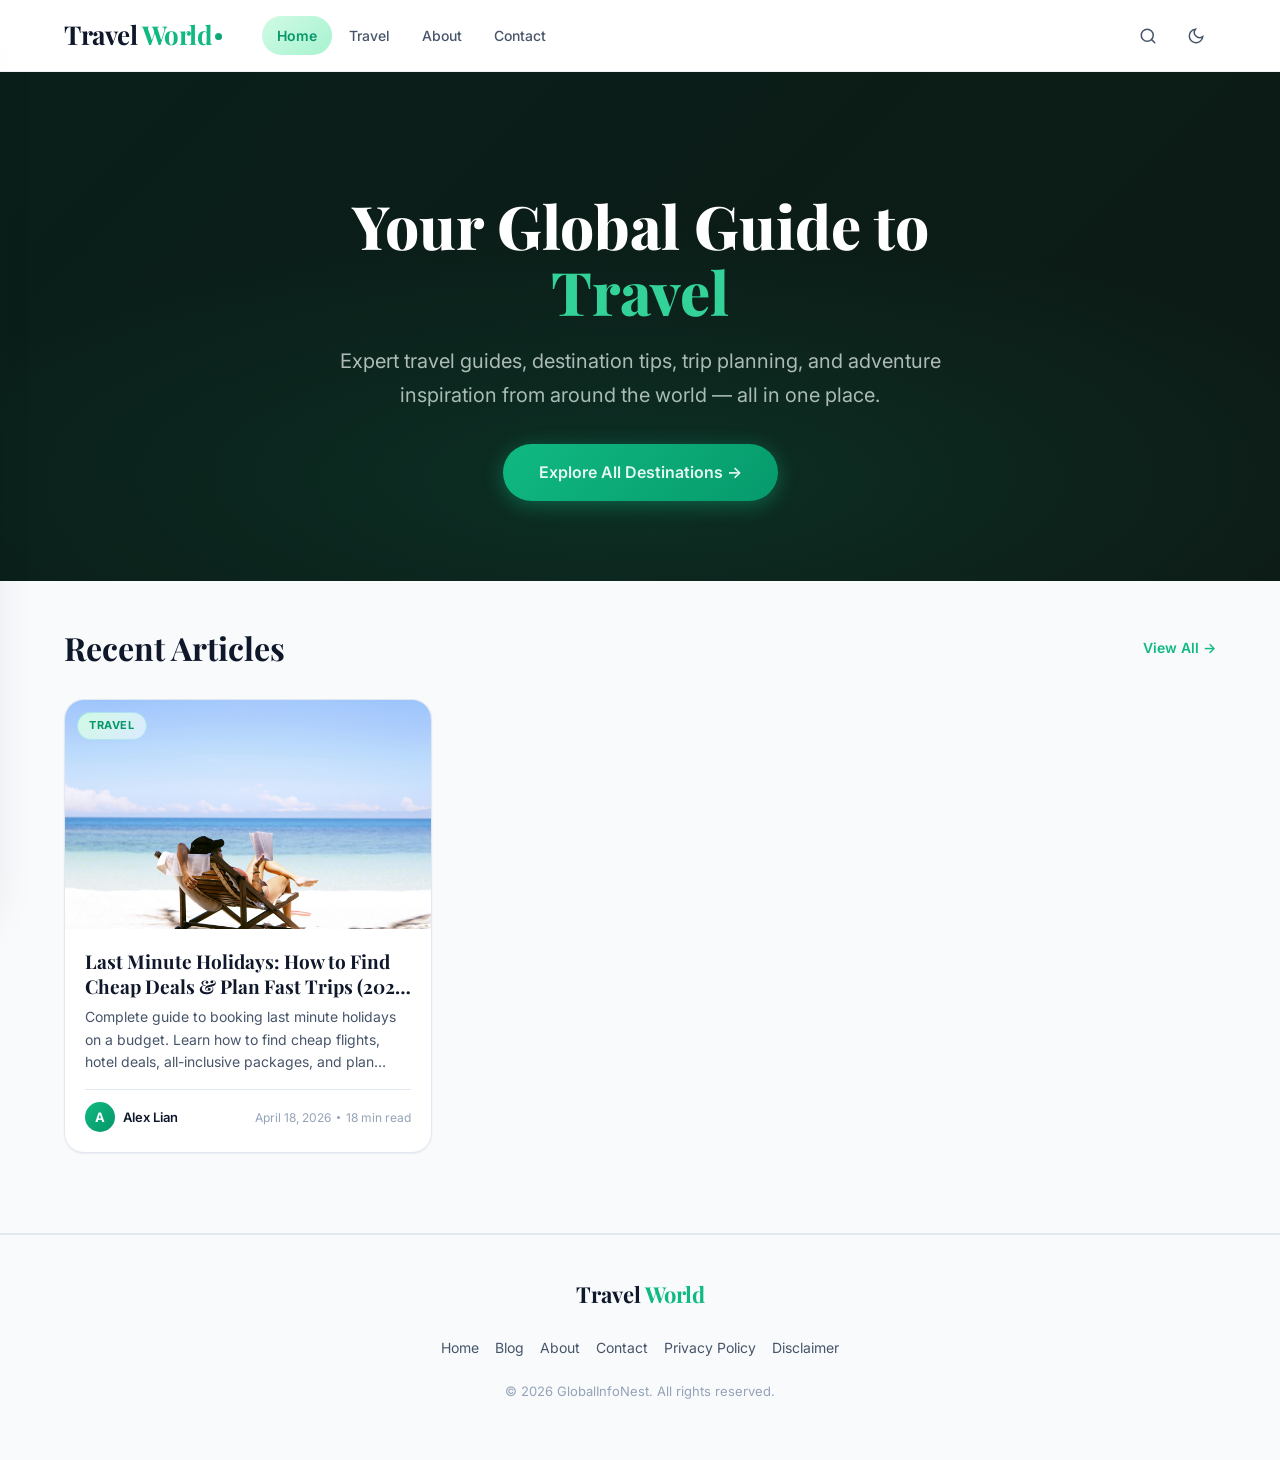
==== index.html @ a0673e8f "Initial commit: Travel World blog - complete site with first post" ====
<!DOCTYPE html>
<html lang="en" data-theme="light">
<head>
  <meta charset="UTF-8">
  <meta name="viewport" content="width=device-width, initial-scale=1.0">
  <title>Travel World &mdash; Global Travel Insights &amp; Blog</title>
  <meta name="description" content="Travel World is your trusted source for global Travel insights, travel destinations, trip guides, and expert analysis from cities worldwide.">
  <meta property="og:title" content="Travel World &mdash; Global Travel Insights &amp; Blog">
  <meta property="og:description" content="Expert Travel blog covering travel destinations, tips, and guides from places around the world.">
  <meta property="og:type" content="website">
  <link rel="canonical" href="/">
  <link rel="icon" type="image/svg+xml" href="assets/icons/favicon.svg">

  <!-- Google Fonts -->
  <link rel="preconnect" href="https://fonts.googleapis.com">
  <link rel="preconnect" href="https://fonts.gstatic.com" crossorigin>
  <link href="https://fonts.googleapis.com/css2?family=Inter:wght@400;500;600;700&family=Playfair+Display:wght@700;800&display=swap" rel="stylesheet">

  <!-- CSS -->
  <link rel="stylesheet" href="assets/css/base.css">
  <link rel="stylesheet" href="assets/css/header.css">
  <link rel="stylesheet" href="assets/css/blog-list.css">
  <link rel="stylesheet" href="assets/css/dark-mode.css">

  <!-- Google Analytics -->
  <script async src="https://www.googletagmanager.com/gtag/js?id=G-WQFMWPTPDS"></script>
  <script>
    window.dataLayer = window.dataLayer || [];
    function gtag(){dataLayer.push(arguments);}
    gtag('js', new Date());
    gtag('config', 'G-WQFMWPTPDS');
  </script>

  <script src="assets/js/theme.js"></script>

  <style>
    /* ---- Hero ---- */
    .home-hero {
      background: linear-gradient(135deg, #0a1f1a 0%, #0d1a15 100%);
      padding: clamp(60px, 12vw, 120px) 0 clamp(48px, 8vw, 80px);
      text-align: center;
      color: #fff;
      overflow: hidden;
      position: relative;
    }
    .home-hero::after {
      content: '';
      position: absolute;
      inset: 0;
      background: radial-gradient(ellipse 60% 50% at 50% 80%, rgba(16,185,129,0.12), transparent);
      pointer-events: none;
    }
    .home-hero h1 {
      font-family: var(--font-heading);
      font-size: clamp(32px, 6vw, 60px);
      font-weight: 800;
      line-height: 1.1;
      margin-bottom: var(--sp-5);
      color: #fff;
    }
    .home-hero h1 span { color: #34D399; }
    .home-hero p {
      font-size: clamp(16px, 2.2vw, 20px);
      color: rgba(255,255,255,0.7);
      max-width: 620px;
      margin: 0 auto var(--sp-8);
      line-height: 1.7;
    }
    .hero-cta {
      display: inline-flex;
      align-items: center;
      gap: var(--sp-2);
      background: linear-gradient(135deg, var(--color-primary), #059669);
      color: #fff;
      padding: 14px 36px;
      border-radius: var(--radius-full);
      font-weight: 600;
      font-size: 16px;
      text-decoration: none;
      box-shadow: 0 4px 20px rgba(16,185,129,0.4);
      transition: all 0.2s;
    }
    .hero-cta:hover {
      transform: translateY(-2px);
      box-shadow: 0 8px 28px rgba(16,185,129,0.5);
      color: #fff;
    }

    /* ---- Recent Posts Banner ---- */
    .recent-section {
      width: 100%;
      padding: var(--sp-12) 0;
      background: var(--color-bg-secondary);
      border-bottom: 1px solid var(--color-border);
    }
    .section-header {
      display: flex;
      justify-content: space-between;
      align-items: center;
      margin-bottom: var(--sp-8);
    }
    .section-header h2 {
      font-family: var(--font-heading);
      font-size: clamp(22px, 3.5vw, 32px);
      color: var(--color-text);
    }
    .view-all-link {
      font-size: 14px;
      font-weight: 600;
      color: var(--color-primary);
      text-decoration: none;
      transition: opacity 0.2s;
    }
    .view-all-link:hover { opacity: 0.8; }


  </style>
</head>
<body>

  <!-- HEADER -->
  <header class="site-header" role="banner" id="site-header">
    <div class="container header-inner">
      <a href="/" class="site-logo" aria-label="Travel World home">
        <span class="logo-text">Travel<span class="logo-accent"> World</span></span>
        <span class="logo-dot" aria-hidden="true"></span>
      </a>
      <nav class="site-nav" aria-label="Main navigation">
        <a href="/" class="nav-link active">Home</a>
        <a href="/blog" class="nav-link">Travel</a>
        <a href="/about" class="nav-link">About</a>
        <a href="/contact" class="nav-link">Contact</a>
      </nav>
      <div class="header-controls">
        <div class="search-wrapper" role="search">
          <div class="search-input-wrapper" id="search-input-wrapper">
            <input type="search" id="search-input" class="search-input" placeholder="Search posts..." aria-label="Search posts" autocomplete="off">
          </div>
          <button id="search-toggle-btn" class="icon-btn" aria-label="Toggle search" type="button">
            <svg width="18" height="18" viewBox="0 0 24 24" fill="none" stroke="currentColor" stroke-width="2" stroke-linecap="round" stroke-linejoin="round" aria-hidden="true">
              <circle cx="11" cy="11" r="8"/><line x1="21" y1="21" x2="16.65" y2="16.65"/>
            </svg>
          </button>
        </div>
        <button class="icon-btn" data-theme-toggle aria-label="Toggle dark mode" type="button">
          <svg class="icon-moon" width="18" height="18" viewBox="0 0 24 24" fill="none" stroke="currentColor" stroke-width="2" stroke-linecap="round" aria-hidden="true"><path d="M21 12.79A9 9 0 1 1 11.21 3 7 7 0 0 0 21 12.79z"/></svg>
          <svg class="icon-sun" width="18" height="18" viewBox="0 0 24 24" fill="none" stroke="currentColor" stroke-width="2" stroke-linecap="round" aria-hidden="true"><circle cx="12" cy="12" r="5"/><line x1="12" y1="1" x2="12" y2="3"/><line x1="12" y1="21" x2="12" y2="23"/><line x1="4.22" y1="4.22" x2="5.64" y2="5.64"/><line x1="18.36" y1="18.36" x2="19.78" y2="19.78"/><line x1="1" y1="12" x2="3" y2="12"/><line x1="21" y1="12" x2="23" y2="12"/><line x1="4.22" y1="19.78" x2="5.64" y2="18.36"/><line x1="18.36" y1="5.64" x2="19.78" y2="4.22"/></svg>
        </button>
        <button id="hamburger-btn" class="icon-btn" aria-label="Open navigation menu" aria-expanded="false" type="button">
          <svg width="20" height="20" viewBox="0 0 24 24" fill="none" stroke="currentColor" stroke-width="2" stroke-linecap="round" aria-hidden="true"><line x1="3" y1="6" x2="21" y2="6"/><line x1="3" y1="12" x2="21" y2="12"/><line x1="3" y1="18" x2="21" y2="18"/></svg>
        </button>
      </div>
    </div>
  </header>

  <div id="drawer-overlay" class="drawer-overlay" aria-hidden="true"></div>
  <aside id="mobile-drawer" class="mobile-drawer" aria-label="Mobile navigation" role="dialog" aria-modal="true">
    <button id="drawer-close-btn" class="icon-btn drawer-close-btn" aria-label="Close menu" type="button">
      <svg width="18" height="18" viewBox="0 0 24 24" fill="none" stroke="currentColor" stroke-width="2.5" stroke-linecap="round" aria-hidden="true"><line x1="18" y1="6" x2="6" y2="18"/><line x1="6" y1="6" x2="18" y2="18"/></svg>
    </button>
    <span class="drawer-logo">Travel<span> World</span></span>
    <nav aria-label="Mobile navigation">
      <a href="/" class="nav-link">Home</a>
      <a href="/blog" class="nav-link">Travel</a>
      <a href="/about" class="nav-link">About</a>
      <a href="/contact" class="nav-link">Contact</a>
    </nav>
  </aside>

  <!-- HERO -->
  <section class="home-hero">
    <div class="container">
      <h1>Your Global Guide to<br><span>Travel</span></h1>
      <p>Expert travel guides, destination tips, trip planning, and adventure inspiration from around the world &mdash; all in one place.</p>
      <a href="/blog" class="hero-cta">Explore All Destinations &#8594;</a>
    </div>
  </section>

  <!-- RECENT POSTS -->
  <section class="recent-section">
    <div class="container">
      <div class="section-header">
        <h2>Recent Articles</h2>
        <a href="/blog" class="view-all-link">View All &#8594;</a>
      </div>
      <div class="posts-grid" id="recent-posts-grid"></div>
    </div>
  </section>

  <!-- AD SLOT -->
  <div class="ad-slot-below-header" aria-label="Advertisement" style="margin-top:0;">
    <!-- AD SLOT -->
  </div>

  <!-- FOOTER -->
  <footer class="site-footer" aria-label="Site footer">
    <div class="container footer-inner">
      <a href="/" class="footer-logo">Travel<span> World</span></a>
      <nav class="footer-nav" aria-label="Footer navigation">
        <a href="/" class="footer-link">Home</a>
        <a href="/blog" class="footer-link">Blog</a>
        <a href="/about" class="footer-link">About</a>
        <a href="/contact" class="footer-link">Contact</a>
        <a href="/privacy-policy" class="footer-link">Privacy Policy</a>
        <a href="/disclaimer" class="footer-link">Disclaimer</a>
      </nav>
      <p class="footer-copy">&copy; 2026 GlobalInfoNest. All rights reserved.</p>
    </div>
  </footer>

  <script src="assets/js/header.js" defer></script>
  <script>
    (function () {
      'use strict';

      function toAbsolutePath(path) {
        if (!path) return '';
        if (/^https?:\/\//i.test(path) || path.indexOf('//') === 0) return path;
        if (path.charAt(0) === '/') return path;
        return '/' + String(path).replace(/^(\.\.\/)+/, '').replace(/^\.\//, '');
      }

      function esc(str) {
        var div = document.createElement('div');
        div.appendChild(document.createTextNode(str || ''));
        return div.innerHTML;
      }

      function formatDate(dateStr) {
        try {
          var d = new Date(dateStr + 'T00:00:00');
          return d.toLocaleDateString('en-US', { year: 'numeric', month: 'long', day: 'numeric' });
        } catch (e) { return dateStr; }
      }

      fetch('/data/posts/index.json')
        .then(function (r) { return r.ok ? r.json() : []; })
        .catch(function () { return []; })
        .then(function (posts) {
          posts.sort(function (a, b) { return (b.date || '').localeCompare(a.date || '') || (b.id || 0) - (a.id || 0); });
          var recent = posts.slice(0, 6);
          var grid = document.getElementById('recent-posts-grid');
          if (!grid || !recent.length) return;

          recent.forEach(function (meta) {
            var initial = meta.author ? meta.author.charAt(0).toUpperCase() : 'A';
            var imgSrc = toAbsolutePath(meta.coverImage);
            var card = document.createElement('a');
            card.href = '/blog/' + meta.slug;
            card.className = 'post-card';
            card.setAttribute('aria-label', meta.title);
            card.innerHTML =
              '<div class="post-card-img-wrapper">' +
                '<img class="post-card-img" src="' + esc(imgSrc) + '" alt="' + esc(meta.title) + '" loading="lazy">' +
                '<span class="badge post-card-badge">' + esc(meta.category || 'Travel') + '</span>' +
              '</div>' +
              '<div class="post-card-body">' +
                '<h3 class="post-card-title">' + esc(meta.title) + '</h3>' +
                '<p class="post-card-excerpt">' + esc(meta.excerpt) + '</p>' +
                '<div class="post-card-footer">' +
                  '<span class="post-card-avatar" aria-hidden="true">' + initial + '</span>' +
                  '<span class="post-card-author">' + esc(meta.author) + '</span>' +
                  '<span class="post-card-meta">' +
                    '<span>' + formatDate(meta.date) + '</span>' +
                    '<span class="dot" aria-hidden="true"></span>' +
                    '<span>' + esc(meta.readTime) + '</span>' +
                  '</span>' +
                '</div>' +
              '</div>';
            grid.appendChild(card);
          });
        });
    })();
  </script>
</body>
</html>
---- assets/css/base.css ----
/* ============================================================
   BASE.CSS -- Global reset, custom properties, typography, utilities
   Travel World Blog -- Modern UI Refresh
   ============================================================ */

/* --- Google Fonts --- */
@import url('https://fonts.googleapis.com/css2?family=Inter:wght@400;500;600;700&family=Playfair+Display:ital,wght@0,600;0,700;1,600&display=swap');

/* ============================================================
   CSS Custom Properties -- Light Mode Defaults
   ============================================================ */
:root {
  /* Brand */
  --color-primary:       #10B981;
  --color-primary-dark:  #059669;
  --color-primary-light: #D1FAE5;
  --color-accent:        #059669; /* darker green accent */

  /* Surface */
  --color-bg:            #ffffff;
  --color-bg-secondary:  #f8fafc;
  --color-bg-tertiary:   #f1f5f9;
  --color-bg-card:       #ffffff;

  /* Text */
  --color-text:          #0f172a;
  --color-text-secondary:#475569;
  --color-text-muted:    #94a3b8;

  /* Borders */
  --color-border:        #e2e8f0;
  --color-border-light:  #f1f5f9;

  /* Shadows */
  --shadow-xs:  0 1px 2px rgba(15,23,42,0.06);
  --shadow-sm:  0 2px 8px rgba(15,23,42,0.08);
  --shadow-md:  0 4px 16px rgba(15,23,42,0.10);
  --shadow-lg:  0 8px 32px rgba(15,23,42,0.12);
  --shadow-xl:  0 16px 48px rgba(15,23,42,0.16);
  --shadow-hover: 0 20px 60px rgba(16,185,129,0.18);

  /* Callouts */
  --callout-info-bg:     #eff6ff;
  --callout-info-border: #3b82f6;
  --callout-info-text:   #1d4ed8;
  --callout-tip-bg:      #f0fdf4;
  --callout-tip-border:  #22c55e;
  --callout-tip-text:    #15803d;
  --callout-warning-bg:  #fffbeb;
  --callout-warning-border: #f59e0b;
  --callout-warning-text:#b45309;

  /* Typography */
  --font-body:      'Inter', system-ui, -apple-system, sans-serif;
  --font-heading:   'Playfair Display', Georgia, serif;
  --font-size-base: clamp(15px, 2vw, 17px);
  --font-size-sm:   clamp(12px, 1.5vw, 14px);
  --font-size-lg:   clamp(17px, 2.5vw, 20px);
  --line-height-body:    1.8;
  --line-height-heading: 1.2;

  /* Spacing scale */
  --sp-1: 4px;
  --sp-2: 8px;
  --sp-3: 12px;
  --sp-4: 16px;
  --sp-5: 20px;
  --sp-6: 24px;
  --sp-8: 32px;
  --sp-10: 40px;
  --sp-12: 48px;
  --sp-16: 64px;

  /* Layout */
  --max-width:     1200px;
  --header-height: 72px;
  --radius-sm:     6px;
  --radius-md:     12px;
  --radius-lg:     20px;
  --radius-xl:     28px;
  --radius-full:   9999px;

  /* Transitions */
  --t-fast:  0.15s ease;
  --t-base:  0.25s ease;
  --t-slow:  0.4s ease;
}

/* ============================================================
   Global Reset
   ============================================================ */
*, *::before, *::after { box-sizing: border-box; margin: 0; padding: 0; }

html {
  font-size: 100%;
  scroll-behavior: smooth;
  -webkit-text-size-adjust: 100%;
  text-rendering: optimizeLegibility;
  -webkit-font-smoothing: antialiased;
  -moz-osx-font-smoothing: grayscale;
  overflow-x: hidden;
}

body {
  font-family: var(--font-body);
  font-size: var(--font-size-base);
  line-height: var(--line-height-body);
  color: var(--color-text);
  background-color: var(--color-bg);
  min-width: 360px;
  overflow-x: hidden;
  transition: background-color var(--t-base), color var(--t-base);
}

/* ============================================================
   Typography
   ============================================================ */
h1,h2,h3,h4,h5,h6 {
  font-family: var(--font-heading);
  line-height: var(--line-height-heading);
  color: var(--color-text);
  font-weight: 700;
  transition: color var(--t-base);
}

h1 { font-size: clamp(28px, 4.5vw, 46px); }
h2 { font-size: clamp(22px, 3.5vw, 32px); }
h3 { font-size: clamp(18px, 2.5vw, 24px); }
h4 { font-size: clamp(16px, 2vw, 20px); }

p {
  margin-bottom: var(--sp-4);
  color: var(--color-text);
  transition: color var(--t-base);
}

a {
  color: var(--color-primary);
  text-decoration: none;
  transition: color var(--t-base), opacity var(--t-fast);
}
a:hover { color: var(--color-primary-dark); }

img { max-width: 100%; height: auto; display: block; }
ul, ol { padding-left: var(--sp-6); }
li { margin-bottom: var(--sp-1); }
button { cursor: pointer; font-family: var(--font-body); border: none; background: none; transition: all var(--t-base); }

/* ============================================================
   Focus Styles -- Accessibility
   ============================================================ */
:focus-visible {
  outline: 3px solid var(--color-primary);
  outline-offset: 3px;
  border-radius: var(--radius-sm);
}

/* ============================================================
   Layout Utility
   ============================================================ */
.container {
  max-width: var(--max-width);
  margin: 0 auto;
  padding: 0 var(--sp-6);
}
@media (max-width: 768px) { .container { padding: 0 var(--sp-4); } }

/* ============================================================
   Lazy Images -- fade in on load
   ============================================================ */
.lazy-img {
  opacity: 0;
  transition: opacity var(--t-slow);
}
.lazy-img.loaded { opacity: 1; }

/* ============================================================
   Category Badge
   ============================================================ */
.badge {
  display: inline-flex;
  align-items: center;
  padding: 3px 11px;
  border-radius: var(--radius-full);
  font-size: 11px;
  font-weight: 700;
  letter-spacing: 0.6px;
  text-transform: uppercase;
  background: linear-gradient(135deg, var(--color-primary-light), #dbeafe);
  color: var(--color-primary-dark);
  border: 1px solid rgba(14,165,233,0.2);
  transition: all var(--t-base);
}

/* ============================================================
   Gradient text utility
   ============================================================ */
.gradient-text {
  background: linear-gradient(135deg, var(--color-primary), var(--color-accent));
  -webkit-background-clip: text;
  -webkit-text-fill-color: transparent;
  background-clip: text;
}

/* ============================================================
   Accessibility utility
   ============================================================ */
.sr-only {
  position: absolute; width: 1px; height: 1px;
  padding: 0; margin: -1px; overflow: hidden;
  clip: rect(0,0,0,0); white-space: nowrap; border: 0;
}

/* ============================================================
   Custom Scrollbar -- global thin
   ============================================================ */
::-webkit-scrollbar { width: 8px; height: 8px; }
::-webkit-scrollbar-track { background: transparent; }
::-webkit-scrollbar-thumb { background: var(--color-border); border-radius: var(--radius-full); }
::-webkit-scrollbar-thumb:hover { background: var(--color-text-muted); }
---- assets/css/header.css ----
/* ============================================================
   HEADER.CSS -- Sticky header, nav, search, hamburger drawer
   Travel World Modern UI
   ============================================================ */

.site-header {
  position: sticky;
  top: 0;
  z-index: 1000;
  height: var(--header-height);
  background: rgba(255,255,255,0.82);
  backdrop-filter: blur(16px) saturate(160%);
  -webkit-backdrop-filter: blur(16px) saturate(160%);
  border-bottom: 1px solid rgba(226,232,240,0.6);
  transition: background var(--t-base), border-color var(--t-base), box-shadow var(--t-base);
}
.site-header.scrolled { box-shadow: var(--shadow-sm); }

.header-inner {
  display: flex;
  align-items: center;
  gap: var(--sp-5);
  height: 100%;
}

/* Logo */
.site-logo {
  font-family: var(--font-heading);
  font-size: clamp(20px, 3vw, 26px);
  font-weight: 700;
  color: var(--color-text);
  text-decoration: none;
  letter-spacing: -0.5px;
  white-space: nowrap;
  flex-shrink: 0;
  display: flex;
  align-items: center;
  gap: 2px;
  transition: opacity var(--t-fast);
}
.site-logo:hover { opacity: 0.85; color: var(--color-text); }
.logo-accent { color: var(--color-primary); }
.logo-dot {
  width: 7px; height: 7px;
  border-radius: 50%;
  background: linear-gradient(135deg, var(--color-primary), var(--color-accent));
  display: inline-block;
  margin-bottom: -2px;
  margin-left: 1px;
}

/* Nav */
.site-nav {
  display: flex;
  align-items: center;
  gap: 2px;
  margin-left: var(--sp-5);
}
.site-nav a {
  display: flex;
  align-items: center;
  padding: 7px 15px;
  border-radius: var(--radius-full);
  font-size: 14px;
  font-weight: 500;
  color: var(--color-text-secondary);
  text-decoration: none;
  transition: background var(--t-base), color var(--t-base);
}
.site-nav a:hover {
  background: var(--color-bg-tertiary);
  color: var(--color-text);
}
.site-nav a.active {
  background: linear-gradient(135deg, var(--color-primary-light), #A7F3D0);
  color: var(--color-primary-dark);
  font-weight: 600;
}

/* Header controls */
.header-controls {
  display: flex;
  align-items: center;
  gap: var(--sp-2);
  margin-left: auto;
}

/* Icon button */
.icon-btn {
  display: flex;
  align-items: center;
  justify-content: center;
  width: 40px;
  height: 40px;
  border-radius: var(--radius-full);
  border: none;
  background: transparent;
  color: var(--color-text-secondary);
  cursor: pointer;
  transition: background var(--t-base), color var(--t-base), transform var(--t-fast);
  flex-shrink: 0;
}
.icon-btn:hover { background: var(--color-bg-tertiary); color: var(--color-text); }
.icon-btn:active { transform: scale(0.9); }

/* Search */
.search-wrapper { display: flex; align-items: center; position: relative; }
.search-input-wrapper {
  position: absolute;
  right: 44px;
  top: 50%;
  transform: translateY(-50%);
  width: 0;
  overflow: hidden;
  opacity: 0;
  pointer-events: none;
  transition: width var(--t-base), opacity var(--t-base);
}
.search-input-wrapper.open {
  width: 240px;
  opacity: 1;
  pointer-events: auto;
}
.search-input {
  width: 240px;
  padding: 9px 18px;
  border: 1.5px solid var(--color-border);
  border-radius: var(--radius-full);
  font-size: 14px;
  font-family: var(--font-body);
  background: var(--color-bg);
  color: var(--color-text);
  outline: none;
  transition: border-color var(--t-base), box-shadow var(--t-base), background var(--t-base);
}
.search-input:focus {
  border-color: var(--color-primary);
  box-shadow: 0 0 0 3px rgba(16,185,129,0.12);
}

/* Theme toggle icons */
.theme-toggle-btn .icon-moon,
[data-theme-toggle] .icon-moon { display: block; }
.theme-toggle-btn .icon-sun,
[data-theme-toggle] .icon-sun  { display: none; }
[data-theme="dark"] .theme-toggle-btn .icon-moon,
[data-theme="dark"] [data-theme-toggle] .icon-moon { display: none; }
[data-theme="dark"] .theme-toggle-btn .icon-sun,
[data-theme="dark"] [data-theme-toggle] .icon-sun  { display: block; }

/* Hamburger -- hidden on desktop, shown on mobile */
#hamburger-btn {
  display: none;
}

/* Drawer overlay */
.drawer-overlay {
  display: none;
  position: fixed; inset: 0;
  background: rgba(0,0,0,0.45);
  backdrop-filter: blur(3px);
  z-index: 998;
  opacity: 0;
  pointer-events: none;
  transition: opacity var(--t-base);
}
.drawer-overlay.active { opacity: 1; pointer-events: auto; }

/* Mobile drawer */
.mobile-drawer {
  position: fixed;
  top: 0;
  left: -310px;
  width: 290px;
  height: 100dvh;
  background: var(--color-bg);
  z-index: 999;
  padding: var(--sp-10) var(--sp-6) var(--sp-6);
  display: flex;
  flex-direction: column;
  gap: var(--sp-5);
  transition: left var(--t-base), background var(--t-base);
  overflow-y: auto;
  box-shadow: var(--shadow-xl);
}
.mobile-drawer.open { left: 0; }

.drawer-logo {
  font-family: var(--font-heading);
  font-size: 22px;
  font-weight: 700;
  color: var(--color-text);
  display: flex;
  align-items: center;
}

.mobile-drawer nav {
  display: flex;
  flex-direction: column;
  gap: 3px;
  margin-top: var(--sp-3);
}
.mobile-drawer nav a {
  display: flex;
  align-items: center;
  padding: 13px 16px;
  border-radius: var(--radius-md);
  font-size: 16px;
  font-weight: 500;
  color: var(--color-text-secondary);
  transition: background var(--t-base), color var(--t-base);
}
.mobile-drawer nav a:hover { background: var(--color-bg-tertiary); color: var(--color-text); }

.drawer-close-btn {
  position: absolute;
  top: var(--sp-4); right: var(--sp-4);
  width: 36px; height: 36px;
  display: flex; align-items: center; justify-content: center;
  border-radius: var(--radius-full);
  background: var(--color-bg-tertiary);
  color: var(--color-text);
  border: none; cursor: pointer;
  transition: background var(--t-base), transform var(--t-fast);
}
.drawer-close-btn:hover { background: var(--color-border); transform: rotate(90deg); }

/* Ad slot */
.ad-slot-below-header {
  display: none;
}

/* Responsive */
@media (max-width: 1024px) {
  .site-nav { display: none; }
  #hamburger-btn { display: flex; }
  .drawer-overlay { display: block; }
  .search-input-wrapper.open { width: 200px; }
  .search-input { width: 200px; }
}
@media (max-width: 480px) {
  .search-input-wrapper.open { width: 160px; }
  .search-input { width: 160px; font-size: 13px; }
}
---- assets/css/blog-list.css ----
/* ============================================================
   BLOG-LIST.CSS -- Blog listing page: hero, featured card,
   post grid, load-more, footer
   Travel World Travel Blog
   ============================================================ */

/* ============================================================
   Blog Hero
   ============================================================ */
.blog-hero {
  background: linear-gradient(135deg, #f0f9ff 0%, #D1FAE5 50%, #f0f9ff 100%);
  padding: var(--sp-12) 0 var(--sp-10);
  text-align: center;
  border-bottom: 1px solid var(--color-border);
}

.blog-hero-title {
  font-family: var(--font-heading);
  font-size: clamp(30px, 5vw, 52px);
  font-weight: 700;
  color: var(--color-text);
  margin-bottom: var(--sp-4);
  line-height: 1.15;
}
.blog-hero-title span {
  background: linear-gradient(135deg, var(--color-primary), var(--color-accent));
  -webkit-background-clip: text;
  -webkit-text-fill-color: transparent;
  background-clip: text;
}

.blog-hero-tagline {
  font-size: clamp(15px, 2vw, 18px);
  color: var(--color-text-secondary);
  max-width: 600px;
  margin: 0 auto;
  line-height: 1.6;
}

/* ============================================================
   Featured Post Card
   ============================================================ */
.featured-post {
  display: block;
  position: relative;
  border-radius: var(--radius-lg);
  overflow: hidden;
  margin: var(--sp-8) 0;
  text-decoration: none;
  color: #fff;
  min-height: 420px;
  box-shadow: var(--shadow-lg);
  transition: transform var(--t-base), box-shadow var(--t-base);
}
.featured-post:hover {
  transform: translateY(-4px);
  box-shadow: var(--shadow-xl);
  color: #fff;
}

.featured-post-img {
  width: 100%;
  height: 100%;
  object-fit: cover;
  position: absolute;
  top: 0;
  left: 0;
}

.featured-post-overlay {
  position: absolute;
  inset: 0;
  background: linear-gradient(
    to top,
    rgba(0, 0, 0, 0.85) 0%,
    rgba(0, 0, 0, 0.4) 40%,
    rgba(0, 0, 0, 0.1) 100%
  );
}

.featured-post-body {
  position: relative;
  z-index: 1;
  padding: var(--sp-8);
  display: flex;
  flex-direction: column;
  justify-content: flex-end;
  min-height: 420px;
}

.featured-post-tag {
  display: inline-flex;
  align-items: center;
  padding: 4px 14px;
  border-radius: var(--radius-full);
  font-size: 12px;
  font-weight: 700;
  letter-spacing: 0.5px;
  text-transform: uppercase;
  background: rgba(14, 165, 233, 0.2);
  color: #7dd3fc;
  border: 1px solid rgba(14, 165, 233, 0.3);
  width: fit-content;
  margin-bottom: var(--sp-4);
  backdrop-filter: blur(8px);
}

.featured-post-title {
  font-family: var(--font-heading);
  font-size: clamp(22px, 3.5vw, 36px);
  font-weight: 700;
  line-height: 1.2;
  color: #fff;
  margin-bottom: var(--sp-3);
}

.featured-post-excerpt {
  font-size: clamp(14px, 1.8vw, 16px);
  color: rgba(255, 255, 255, 0.8);
  line-height: 1.6;
  margin-bottom: var(--sp-4);
  display: -webkit-box;
  -webkit-line-clamp: 3;
  -webkit-box-orient: vertical;
  overflow: hidden;
}

.featured-post-meta {
  display: flex;
  align-items: center;
  gap: var(--sp-2);
  font-size: 13px;
  color: rgba(255, 255, 255, 0.7);
}

/* ============================================================
   Posts Grid
   ============================================================ */
.posts-grid {
  display: grid;
  grid-template-columns: repeat(3, 1fr);
  gap: var(--sp-6);
  margin-bottom: var(--sp-8);
}

/* ============================================================
   Post Card
   ============================================================ */
.post-card {
  display: flex;
  flex-direction: column;
  background: var(--color-bg-card);
  border: 1px solid var(--color-border);
  border-radius: var(--radius-lg);
  overflow: hidden;
  text-decoration: none;
  color: var(--color-text);
  transition: transform var(--t-base), box-shadow var(--t-base), border-color var(--t-base);
  box-shadow: var(--shadow-xs);
}
.post-card:hover {
  transform: translateY(-4px);
  box-shadow: var(--shadow-lg);
  border-color: rgba(14, 165, 233, 0.25);
  color: var(--color-text);
}

.post-card-img-wrapper {
  position: relative;
  overflow: hidden;
  aspect-ratio: 16 / 10;
}

.post-card-img {
  width: 100%;
  height: 100%;
  object-fit: cover;
  transition: transform var(--t-slow);
}
.post-card:hover .post-card-img { transform: scale(1.05); }

.post-card-badge {
  position: absolute;
  top: var(--sp-3);
  left: var(--sp-3);
}

.post-card-body {
  padding: var(--sp-5);
  display: flex;
  flex-direction: column;
  flex: 1;
}

.post-card-title {
  font-family: var(--font-heading);
  font-size: clamp(16px, 2vw, 19px);
  font-weight: 700;
  line-height: 1.3;
  color: var(--color-text);
  margin-bottom: var(--sp-2);
  display: -webkit-box;
  -webkit-line-clamp: 2;
  -webkit-box-orient: vertical;
  overflow: hidden;
  transition: color var(--t-base);
}
.post-card:hover .post-card-title { color: var(--color-primary); }

.post-card-excerpt {
  font-size: 14px;
  color: var(--color-text-secondary);
  line-height: 1.6;
  margin-bottom: var(--sp-4);
  display: -webkit-box;
  -webkit-line-clamp: 3;
  -webkit-box-orient: vertical;
  overflow: hidden;
  flex: 1;
}

.post-card-footer {
  display: flex;
  align-items: center;
  gap: var(--sp-2);
  padding-top: var(--sp-3);
  border-top: 1px solid var(--color-border);
  font-size: 13px;
}

.post-card-avatar {
  width: 30px;
  height: 30px;
  border-radius: var(--radius-full);
  background: linear-gradient(135deg, var(--color-primary), var(--color-accent));
  color: #fff;
  font-size: 13px;
  font-weight: 700;
  display: flex;
  align-items: center;
  justify-content: center;
  flex-shrink: 0;
}

.post-card-author {
  font-weight: 600;
  color: var(--color-text);
  font-size: 13px;
}

.post-card-meta {
  margin-left: auto;
  display: flex;
  align-items: center;
  gap: 6px;
  color: var(--color-text-muted);
  font-size: 12px;
}
.post-card-meta .dot {
  width: 3px;
  height: 3px;
  border-radius: 50%;
  background: var(--color-text-muted);
}

/* ============================================================
   Load More Button
   ============================================================ */
.load-more-wrapper {
  display: flex;
  justify-content: center;
  padding: var(--sp-6) 0 var(--sp-12);
}

.load-more-btn {
  padding: 12px 36px;
  border-radius: var(--radius-full);
  font-size: 14px;
  font-weight: 600;
  color: var(--color-primary);
  background: var(--color-bg);
  border: 2px solid var(--color-primary);
  cursor: pointer;
  transition: all var(--t-base);
}
.load-more-btn:hover {
  background: var(--color-primary);
  color: #fff;
  box-shadow: var(--shadow-md);
}
.load-more-btn:disabled {
  opacity: 0.5;
  cursor: not-allowed;
  background: var(--color-bg-secondary);
  border-color: var(--color-border);
  color: var(--color-text-muted);
}
.load-more-btn:disabled:hover {
  background: var(--color-bg-secondary);
  color: var(--color-text-muted);
  box-shadow: none;
}

/* ============================================================
   Site Footer
   ============================================================ */
.site-footer {
  background: var(--color-bg-secondary);
  border-top: 1px solid var(--color-border);
  padding: var(--sp-10) 0;
  transition: background var(--t-base), border-color var(--t-base);
}

.footer-inner {
  display: flex;
  flex-direction: column;
  align-items: center;
  gap: var(--sp-5);
  text-align: center;
}

.footer-logo,
.footer-brand {
  font-family: var(--font-heading);
  font-size: 22px;
  font-weight: 700;
  color: var(--color-text);
  text-decoration: none;
}
.footer-logo span,
.footer-brand span { color: var(--color-primary); }

.footer-links,
.footer-nav {
  list-style: none;
  display: flex;
  flex-wrap: wrap;
  justify-content: center;
  gap: var(--sp-4);
  padding: 0;
  margin: 0;
}
.footer-links li { list-style: none; }
.footer-links a,
.footer-nav a,
.footer-link {
  font-size: 14px;
  color: var(--color-text-secondary);
  text-decoration: none;
  transition: color var(--t-base);
}
.footer-links a:hover,
.footer-nav a:hover,
.footer-link:hover { color: var(--color-primary); }

.footer-text,
.footer-copy {
  font-size: 13px;
  color: var(--color-text-muted);
}

/* ============================================================
   Responsive -- Blog List
   ============================================================ */
@media (max-width: 1024px) {
  .posts-grid { grid-template-columns: repeat(2, 1fr); }
}

@media (max-width: 768px) {
  .blog-hero { padding: var(--sp-8) 0 var(--sp-6); }
  .featured-post { min-height: 320px; }
  .featured-post-body { min-height: 320px; padding: var(--sp-6); }
  .posts-grid { grid-template-columns: 1fr; }
  .footer-links, .footer-nav { flex-direction: column; align-items: center; gap: var(--sp-2); }
}

@media (max-width: 480px) {
  .featured-post { min-height: 260px; }
  .featured-post-body { min-height: 260px; padding: var(--sp-5); }
  .featured-post-title { font-size: clamp(18px, 5vw, 24px); }
  .featured-post-excerpt { -webkit-line-clamp: 2; }
}

/* ============================================================
   Dark Mode -- Blog List
   ============================================================ */
[data-theme="dark"] .blog-hero {
  background: linear-gradient(135deg, #0a1a15 0%, #0d1f1a 50%, #0a1a15 100%);
  border-bottom-color: rgba(255,255,255,0.06);
}

[data-theme="dark"] .featured-post { box-shadow: var(--shadow-lg); }

[data-theme="dark"] .post-card {
  background: var(--color-bg-secondary);
  border-color: var(--color-border);
}
[data-theme="dark"] .post-card:hover {
  border-color: rgba(16,185,129,0.3);
  box-shadow: var(--shadow-hover);
}

[data-theme="dark"] .post-card-footer { border-top-color: var(--color-border); }

[data-theme="dark"] .load-more-btn {
  background: var(--color-bg-secondary);
  border-color: var(--color-primary);
  color: var(--color-primary);
}
[data-theme="dark"] .load-more-btn:hover {
  background: var(--color-primary);
  color: #fff;
}
---- assets/css/dark-mode.css ----
/* ============================================================
   DARK-MODE.CSS  -- Dark theme overrides
   All variables use the new --sp-* / --t-* / --shadow-* names
   ============================================================ */

[data-theme="dark"] {
  /* Backgrounds */
  --color-bg:           #0f0f1a;
  --color-bg-secondary: #161624;
  --color-bg-tertiary:  #1e1e32;

  /* Text */
  --color-text:           #f0f0f8;
  --color-text-secondary: #a8a8c0;
  --color-text-muted:     #6b6b88;

  /* Border */
  --color-border:         rgba(255,255,255,0.08);
  --color-border-strong:  rgba(255,255,255,0.15);

  /* Primary unchanged; keep accent colours */
  --color-primary-light:  rgba(16,185,129,0.12);
  --color-primary-dark:   #34D399;

  /* Accent */
  --color-accent-light:   rgba(99,102,241,0.12);

  /* Shadows */
  --shadow-xs:   0 1px 2px rgba(0,0,0,0.5);
  --shadow-sm:   0 2px 6px rgba(0,0,0,0.5);
  --shadow-md:   0 4px 16px rgba(0,0,0,0.55);
  --shadow-lg:   0 8px 32px rgba(0,0,0,0.6);
  --shadow-xl:   0 16px 48px rgba(0,0,0,0.65);
  --shadow-hover: 0 8px 24px rgba(16,185,129,0.2);

  /* Callout backgrounds */
  --callout-info-bg:      rgba(16,185,129,0.08);
  --callout-info-border:  #10B981;
  --callout-tip-bg:       rgba(16,185,129,0.08);
  --callout-tip-border:   #10B981;
  --callout-warning-bg:   rgba(245,158,11,0.08);
  --callout-warning-border: #F59E0B;
}

/* ---- Body ---- */
[data-theme="dark"] body {
  background: var(--color-bg);
  color: var(--color-text);
}

/* ---- Header glassmorphism ---- */
[data-theme="dark"] .site-header {
  background: rgba(15,15,26,0.88);
  border-bottom-color: rgba(255,255,255,0.06);
}
[data-theme="dark"] .site-header.scrolled {
  box-shadow: 0 1px 24px rgba(0,0,0,0.5);
}

/* ---- Logo ---- */
[data-theme="dark"] .logo-text { color: #fff; }

/* ---- Nav links ---- */
[data-theme="dark"] .nav-link { color: var(--color-text-secondary); }
[data-theme="dark"] .nav-link:hover,
[data-theme="dark"] .nav-link.active { color: var(--color-primary); }

/* ---- Cards ---- */
[data-theme="dark"] .card,
[data-theme="dark"] .blog-card {
  background: var(--color-bg-secondary);
  border-color: var(--color-border);
}
[data-theme="dark"] .card:hover,
[data-theme="dark"] .blog-card:hover {
  border-color: rgba(16,185,129,0.3);
  box-shadow: var(--shadow-hover);
}

/* ---- Tag / badge ---- */
[data-theme="dark"] .tag {
  background: rgba(16,185,129,0.15);
  color: #34D399;
  border-color: rgba(16,185,129,0.2);
}

/* ---- Trending Reads sidebar ---- */
[data-theme="dark"] .trending-reads {
  background: var(--color-bg-secondary);
  border-color: rgba(255,255,255,0.07);
}
[data-theme="dark"] .trending-card:hover { background: rgba(16,185,129,0.07); }

/* ---- Sidebar widgets ---- */
[data-theme="dark"] .sidebar-widget { background: var(--color-bg-secondary); border-color: var(--color-border); }
[data-theme="dark"] .sidebar-widget-header { background: var(--color-bg-tertiary); border-color: var(--color-border); }

/* ---- TOC ---- */
[data-theme="dark"] .toc-wrapper {
  background: linear-gradient(135deg, var(--color-bg-secondary), rgba(16,185,129,0.05));
  border-color: rgba(16,185,129,0.1);
}
[data-theme="dark"] .toc-list li a:hover {
  background: rgba(16,185,129,0.08);
  color: #34D399;
}

/* ---- TOC accordion ---- */
[data-theme="dark"] .toc-accordion { border-color: var(--color-border); }
[data-theme="dark"] .toc-accordion-btn { background: var(--color-bg-secondary); color: var(--color-text); }
[data-theme="dark"] .toc-accordion-content { background: var(--color-bg); }

/* ---- FAQ ---- */
[data-theme="dark"] .faq-item { border-color: var(--color-border); }
[data-theme="dark"] .faq-question { background: var(--color-bg-secondary); color: var(--color-text); }
[data-theme="dark"] .faq-question:hover { background: rgba(16,185,129,0.07); }
[data-theme="dark"] .faq-answer { background: var(--color-bg); }
[data-theme="dark"] .faq-answer-inner { color: var(--color-text-secondary); }

/* ---- Subsection blocks ---- */
[data-theme="dark"] .subsection-block {
  background: var(--color-bg-secondary);
  border-color: var(--color-border);
}
[data-theme="dark"] .subsection-block:hover { border-color: rgba(16,185,129,0.2); }
[data-theme="dark"] .subsection-title { color: #34D399; }

/* ---- Content table ---- */
[data-theme="dark"] .content-table-wrapper { border-color: var(--color-border); }
[data-theme="dark"] .content-table td { border-color: var(--color-border); color: var(--color-text-secondary); }
[data-theme="dark"] .content-table tbody tr:nth-child(even) td { background: var(--color-bg-tertiary); }
[data-theme="dark"] .content-table tbody tr:hover td { background: rgba(16,185,129,0.07); }

/* ---- Quote ---- */
[data-theme="dark"] .content-quote {
  background: linear-gradient(135deg, var(--color-bg-secondary), rgba(16,185,129,0.05));
}
[data-theme="dark"] .content-quote blockquote { color: var(--color-text); }

/* ---- Callouts ---- */
[data-theme="dark"] .callout-text { color: var(--color-text); }

/* ---- Author bar ---- */
[data-theme="dark"] .author-bar { border-color: var(--color-border); }
[data-theme="dark"] .share-btn {
  background: var(--color-bg-tertiary);
  border-color: var(--color-border);
  color: var(--color-text-secondary);
}
[data-theme="dark"] .share-btn:hover {
  background: rgba(16,185,129,0.1);
  color: #34D399;
  border-color: rgba(16,185,129,0.3);
}

/* ---- Post content ---- */
[data-theme="dark"] .post-content h2 { border-color: var(--color-border); }
[data-theme="dark"] .post-content h3 { color: #34D399; }
[data-theme="dark"] .post-content li { color: var(--color-text-secondary); }

/* ---- Hero image shadow ---- */
[data-theme="dark"] .post-hero-img { box-shadow: 0 4px 24px rgba(0,0,0,0.6); }

/* ---- Ad slots ---- */
[data-theme="dark"] .ad-slot-article,
[data-theme="dark"] .ad-slot-sidebar {
  background: var(--color-bg-secondary);
  border-color: rgba(255,255,255,0.07);
}

/* ---- Blog list header ---- */
[data-theme="dark"] .blog-header { background: var(--color-bg-secondary); }

/* ---- Category pills ---- */
[data-theme="dark"] .cat-pill {
  background: var(--color-bg-tertiary);
  border-color: var(--color-border);
  color: var(--color-text-secondary);
}
[data-theme="dark"] .cat-pill:hover,
[data-theme="dark"] .cat-pill.active {
  background: rgba(16,185,129,0.15);
  color: #34D399;
  border-color: rgba(16,185,129,0.3);
}

/* ---- Footer ---- */
[data-theme="dark"] .site-footer {
  background: var(--color-bg-secondary);
  border-color: rgba(255,255,255,0.06);
}
[data-theme="dark"] .footer-link { color: var(--color-text-secondary); }
[data-theme="dark"] .footer-link:hover { color: var(--color-primary); }

/* ---- Hero section ---- */
[data-theme="dark"] .hero-section {
  background: linear-gradient(135deg, #0a1a15 0%, #0d1f1a 100%);
}

/* ---- Mobile nav ---- */
[data-theme="dark"] .mobile-nav {
  background: rgba(15,15,26,0.98);
  border-color: rgba(255,255,255,0.06);
}

/* ---- Theme toggle button ---- */
[data-theme="dark"] .icon-btn {
  color: var(--color-text-secondary);
}
[data-theme="dark"] .icon-btn:hover {
  background: var(--color-bg-tertiary);
  color: var(--color-primary);
}

/* ---- Search bar (if present) ---- */
[data-theme="dark"] .search-input {
  background: var(--color-bg-tertiary);
  border-color: var(--color-border);
  color: var(--color-text);
}
[data-theme="dark"] .search-input::placeholder { color: var(--color-text-muted); }
[data-theme="dark"] .search-input:focus { border-color: var(--color-primary); box-shadow: 0 0 0 3px rgba(16,185,129,0.15); }
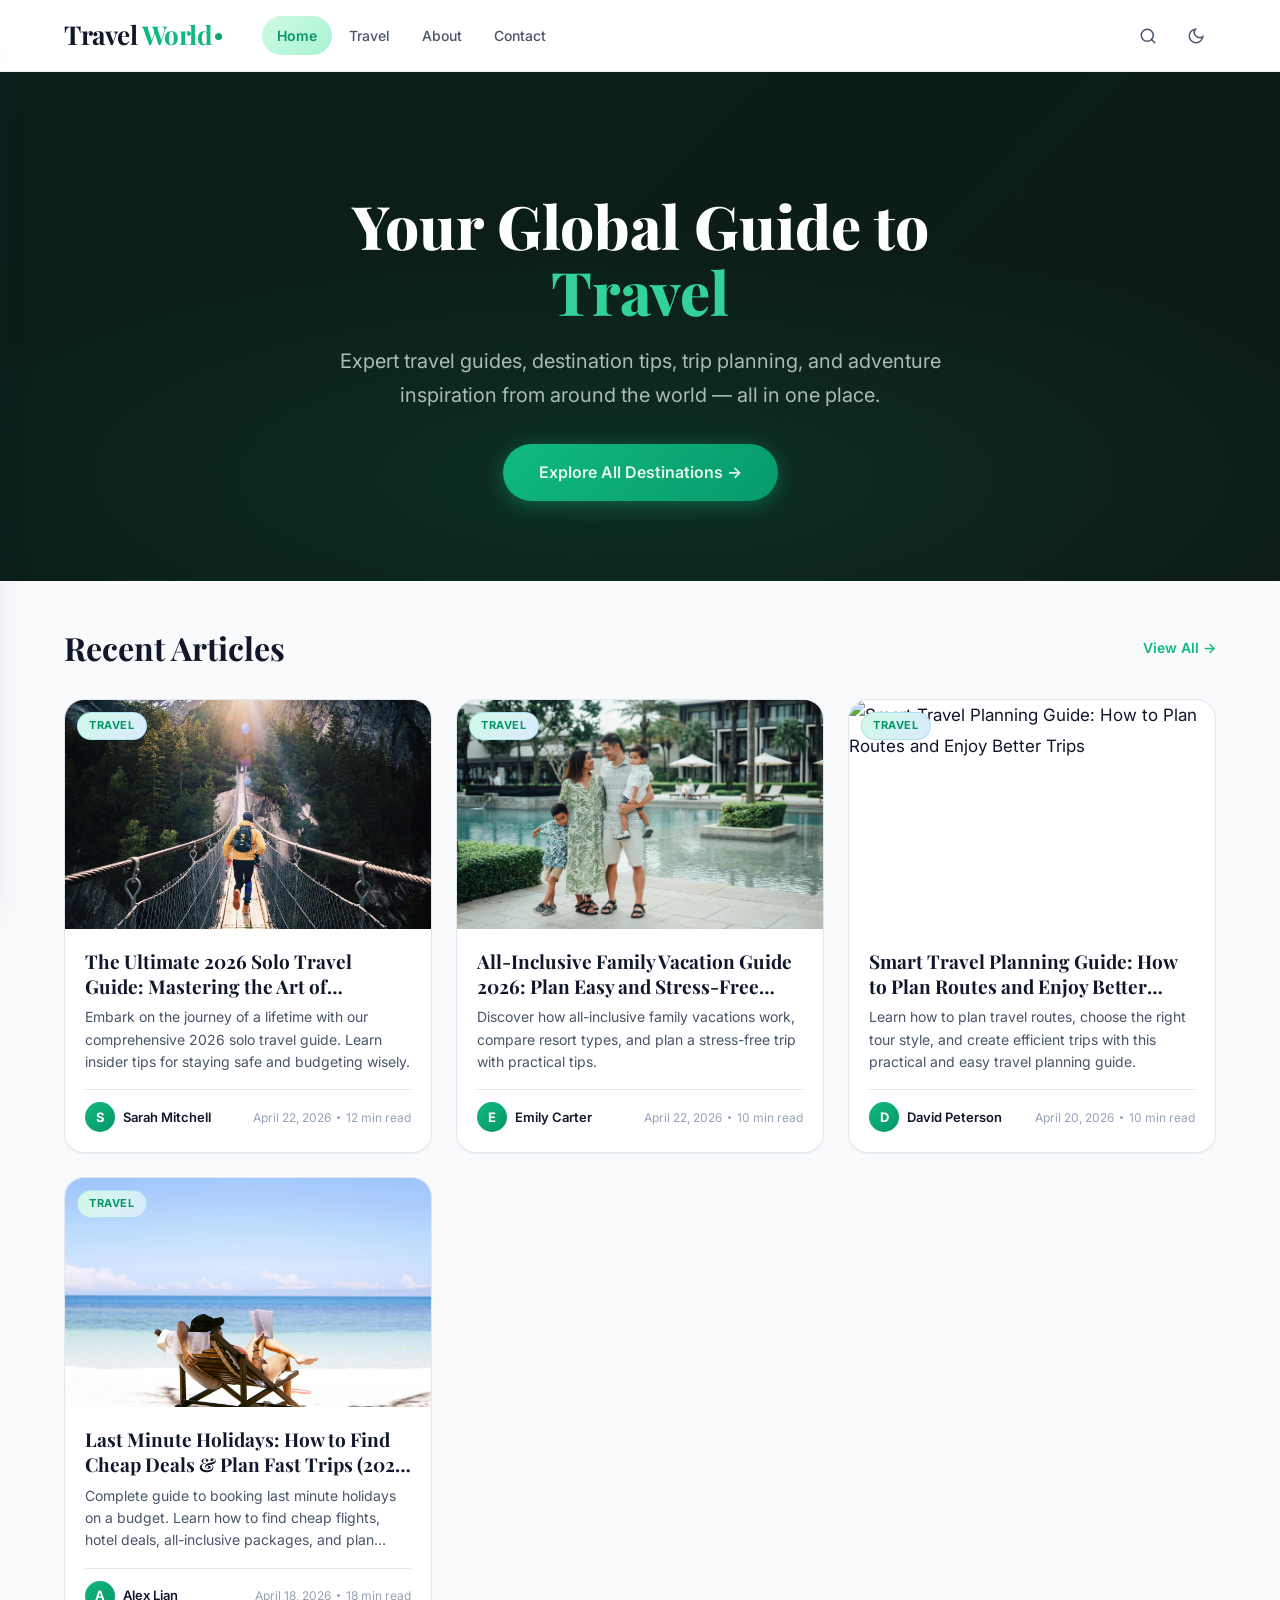
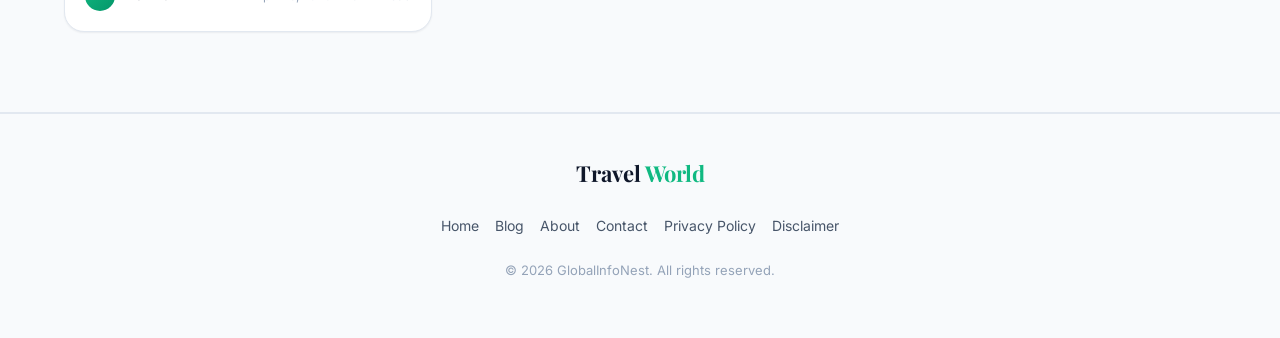
==== commit 89f5bb0f: "update anaytics" ====
--- a/index.html
+++ b/index.html
@@ -23,12 +23,12 @@
   <link rel="stylesheet" href="assets/css/dark-mode.css">
 
   <!-- Google Analytics -->
-  <script async src="https://www.googletagmanager.com/gtag/js?id=G-WQFMWPTPDS"></script>
+  <script async src="https://www.googletagmanager.com/gtag/js?id=G-5PFRZ31THJ"></script>
   <script>
     window.dataLayer = window.dataLayer || [];
     function gtag(){dataLayer.push(arguments);}
     gtag('js', new Date());
-    gtag('config', 'G-WQFMWPTPDS');
+    gtag('config', 'G-5PFRZ31THJ');
   </script>
 
   <script src="assets/js/theme.js"></script>
--- a/assets/css/base.css
+++ b/assets/css/base.css
@@ -90,6 +90,7 @@
    Global Reset
    ============================================================ */
 *, *::before, *::after { box-sizing: border-box; margin: 0; padding: 0; }
+main, article, section, aside, header, footer, nav { max-width: 100%; }
 
 html {
   font-size: 100%;
@@ -107,7 +108,8 @@
   line-height: var(--line-height-body);
   color: var(--color-text);
   background-color: var(--color-bg);
-  min-width: 360px;
+  min-width: 320px;
+  max-width: 100vw;
   overflow-x: hidden;
   transition: background-color var(--t-base), color var(--t-base);
 }
@@ -142,6 +144,7 @@
 a:hover { color: var(--color-primary-dark); }
 
 img { max-width: 100%; height: auto; display: block; }
+pre, code { overflow-wrap: break-word; word-wrap: break-word; }
 ul, ol { padding-left: var(--sp-6); }
 li { margin-bottom: var(--sp-1); }
 button { cursor: pointer; font-family: var(--font-body); border: none; background: none; transition: all var(--t-base); }
@@ -162,6 +165,7 @@
   max-width: var(--max-width);
   margin: 0 auto;
   padding: 0 var(--sp-6);
+  width: 100%;
 }
 @media (max-width: 768px) { .container { padding: 0 var(--sp-4); } }
 
